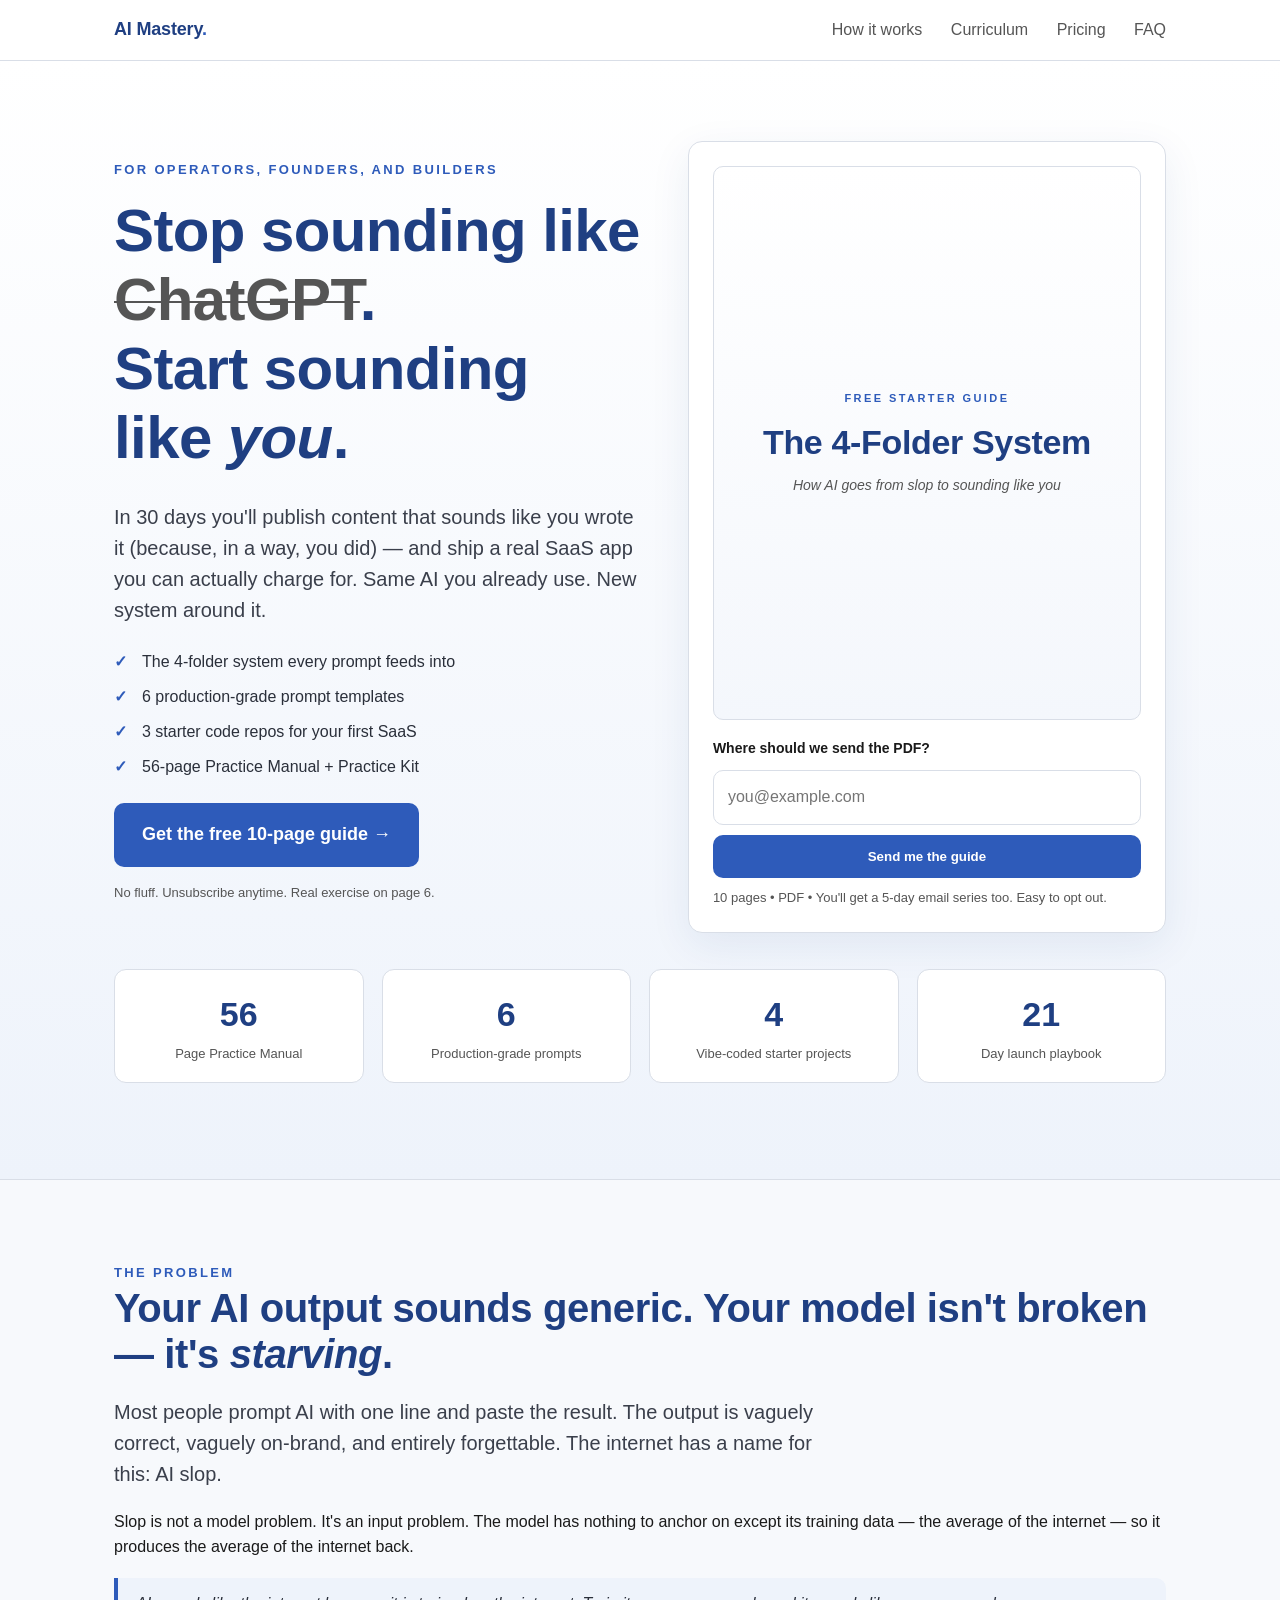
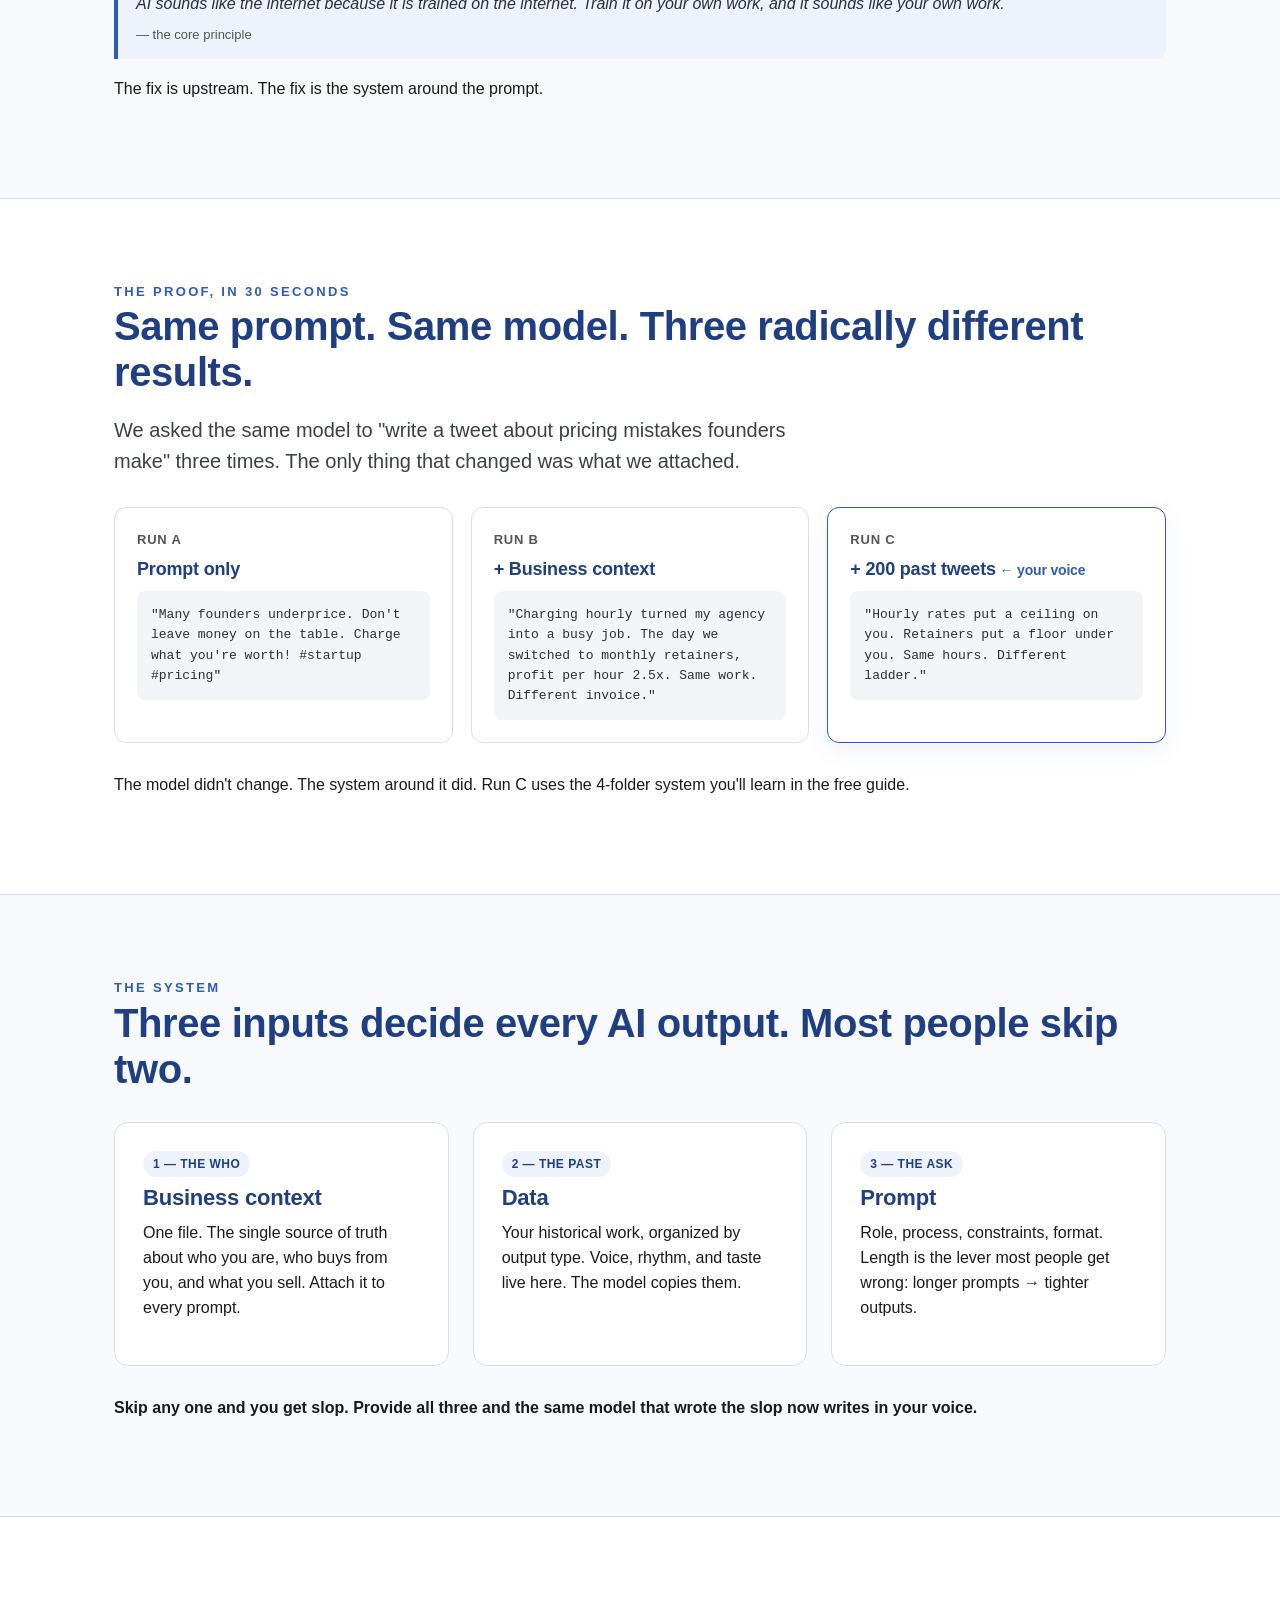
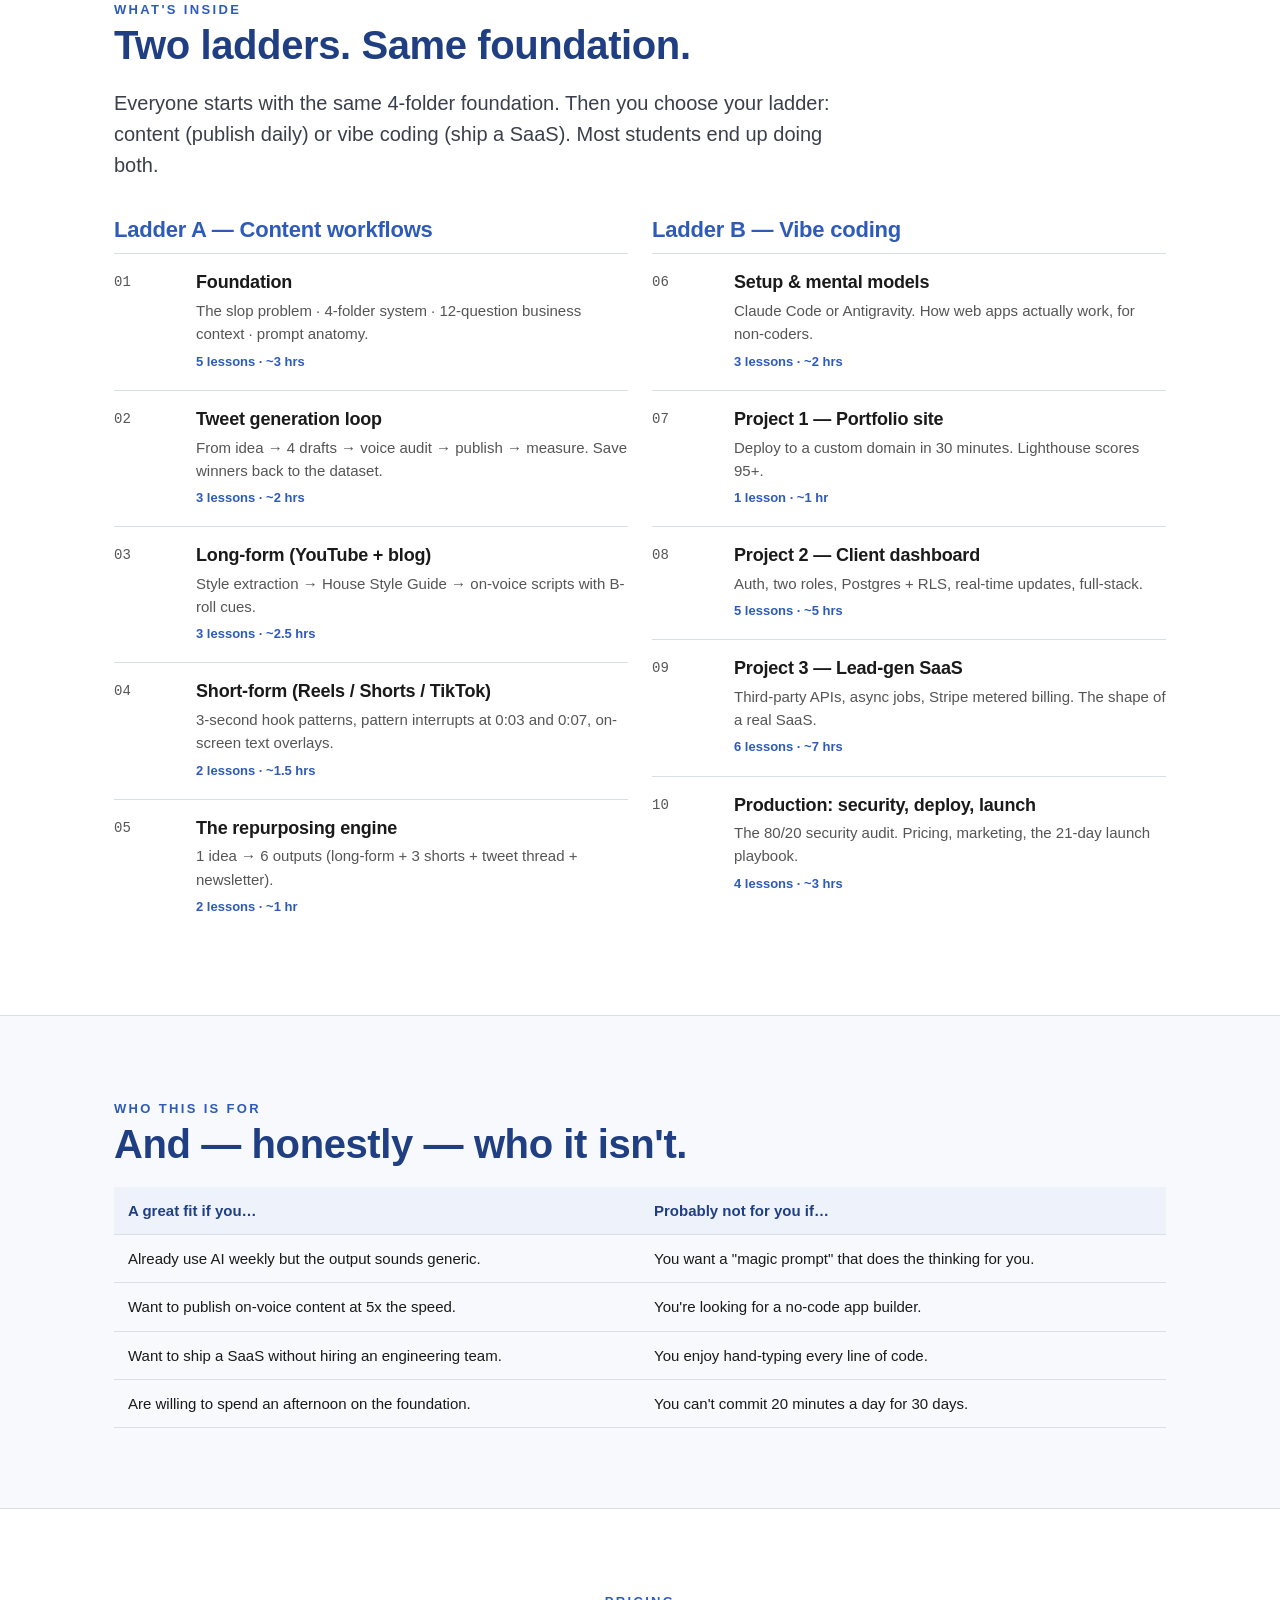
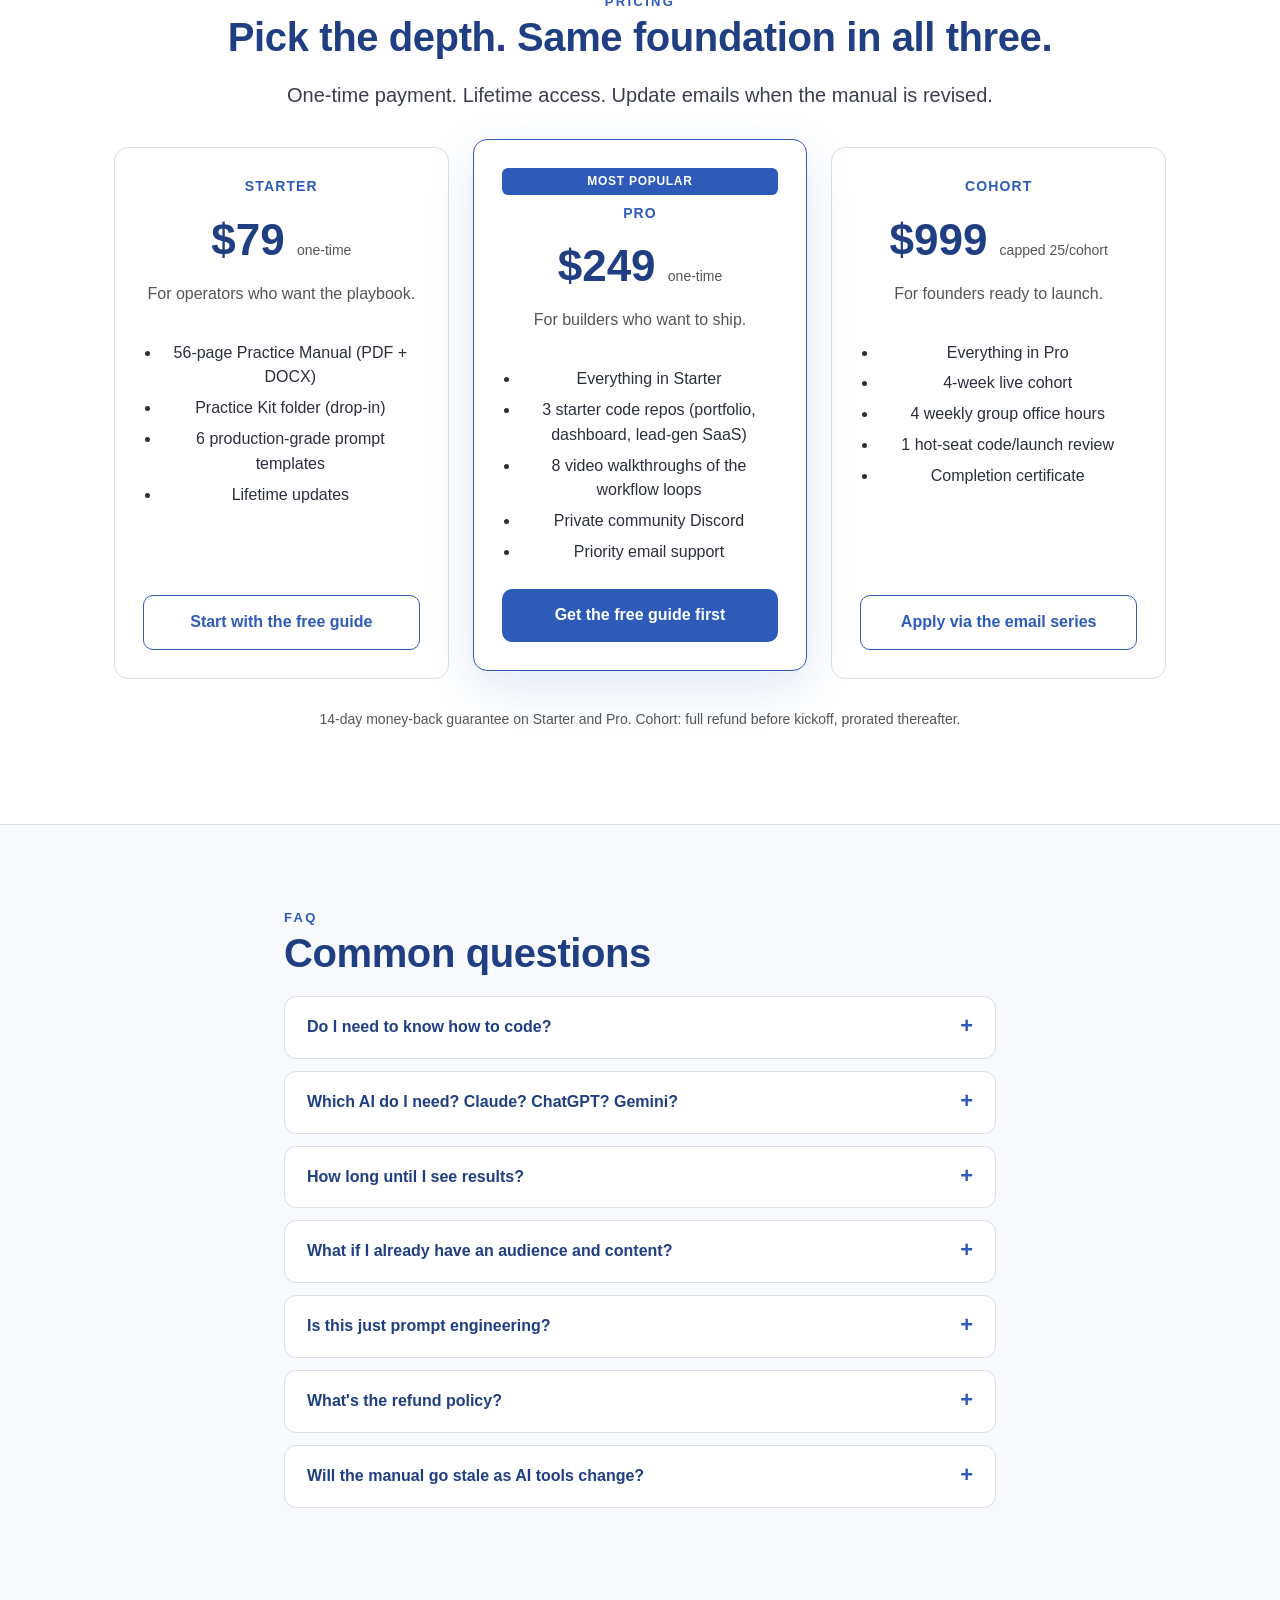
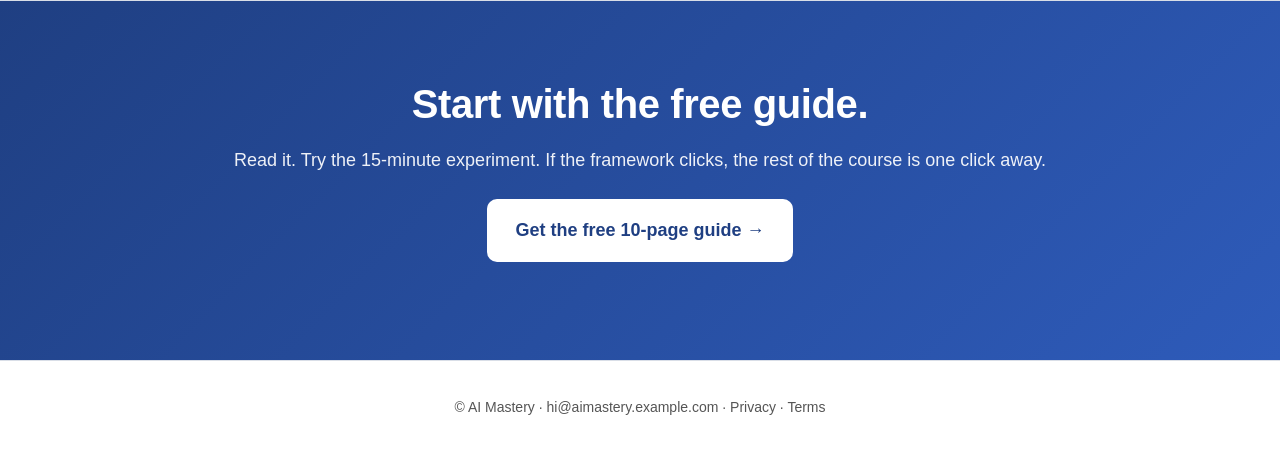
==== index.html @ 86cff540 "AI Mastery course: final landing page + full bundle" ====
<!doctype html>
<html lang="en">
<head>
<meta charset="utf-8">
<meta name="viewport" content="width=device-width,initial-scale=1">
<title>AI Mastery — From Slop to Shipped</title>
<meta name="description" content="The system that takes you from generic AI output to on-voice content and shipped SaaS in 30 days. Free 10-page starter guide.">
<meta property="og:title" content="AI Mastery — From Slop to Shipped">
<meta property="og:description" content="A 4-folder system that makes AI sound like you, plus a complete vibe-coding curriculum.">
<style>
  :root{
    --accent:#2E5BBA; --accent-dark:#1F3F82; --accent-soft:#EEF3FB;
    --ink:#1A1A1A; --muted:#555; --rule:#D9DEE7; --bg:#fff; --bg-alt:#F7F9FC;
    --warn-bg:#FDF3E7; --win-bg:#ECF7EE;
    --max:1100px; --radius:14px;
    --font-sans: -apple-system, BlinkMacSystemFont, "Segoe UI", "Helvetica Neue", Arial, sans-serif;
    --font-mono: "SF Mono", "Consolas", "Menlo", monospace;
  }
  *{box-sizing:border-box}
  html,body{margin:0;padding:0}
  body{font:16px/1.55 var(--font-sans); color:var(--ink); background:var(--bg); -webkit-font-smoothing:antialiased}
  a{color:var(--accent); text-decoration:none}
  a:hover{text-decoration:underline}
  h1,h2,h3,h4{font-family:var(--font-sans); color:var(--accent-dark); line-height:1.15; letter-spacing:-0.01em; margin:0 0 .5em}
  h1{font-size:clamp(36px,5vw,60px); font-weight:800}
  h2{font-size:clamp(26px,3.2vw,40px); font-weight:800; margin-top:0}
  h3{font-size:22px; font-weight:700}
  h4{font-size:18px; font-weight:700; color:var(--ink)}
  p{margin:0 0 1em}
  .container{max-width:var(--max); margin:0 auto; padding:0 24px}
  .eyebrow{font-size:13px; letter-spacing:.18em; text-transform:uppercase; color:var(--accent); font-weight:700}
  .lede{font-size:20px; color:#3A3F4B; max-width:720px}
  .btn{display:inline-block; padding:14px 22px; background:var(--accent); color:#fff; border-radius:10px; font-weight:700; border:0; cursor:pointer; transition:transform .08s ease, background .15s ease}
  .btn:hover{background:var(--accent-dark); text-decoration:none; transform:translateY(-1px)}
  .btn.outline{background:transparent; color:var(--accent); border:1.5px solid var(--accent)}
  .btn.outline:hover{background:var(--accent-soft)}
  .btn.lg{padding:18px 28px; font-size:18px}
  /* Nav */
  nav.top{position:sticky; top:0; z-index:50; background:rgba(255,255,255,0.92); backdrop-filter:blur(8px); border-bottom:1px solid var(--rule)}
  nav.top .container{display:flex; align-items:center; justify-content:space-between; height:60px}
  .brand{font-weight:800; font-size:18px; color:var(--accent-dark); letter-spacing:-.01em}
  .brand span{color:var(--accent)}
  nav.top a.link{margin-left:24px; color:var(--muted); font-weight:500}
  nav.top a.link:hover{color:var(--ink); text-decoration:none}
  /* Hero */
  .hero{padding:80px 0 60px; background:linear-gradient(180deg, #fff 0%, var(--accent-soft) 100%)}
  .hero .grid{display:grid; grid-template-columns: 1.1fr 1fr; gap:48px; align-items:center}
  @media (max-width: 900px){.hero .grid{grid-template-columns:1fr; gap:32px}}
  .hero .pdfcard{background:#fff; border:1px solid var(--rule); border-radius:var(--radius); padding:24px; box-shadow:0 12px 40px rgba(31,63,130,0.08)}
  .pdfcard .mock{background:linear-gradient(180deg,#fff,#F4F7FC); border:1px solid var(--rule); border-radius:10px; padding:36px 28px; text-align:center; aspect-ratio:8.5/11; display:flex; flex-direction:column; justify-content:center; min-height:380px}
  .pdfcard .mock .stamp{color:var(--accent); font-size:11px; letter-spacing:.22em; text-transform:uppercase; font-weight:800; margin-bottom:18px}
  .pdfcard .mock h3.title{color:var(--accent-dark); font-size:34px; margin:0 0 14px; line-height:1.05}
  .pdfcard .mock .sub{color:var(--muted); font-style:italic; font-size:14px}
  .pdfcard form{display:grid; gap:10px; margin-top:18px}
  .pdfcard input[type="email"]{padding:14px 14px; border:1.5px solid var(--rule); border-radius:10px; font:inherit}
  .pdfcard input[type="email"]:focus{outline:none; border-color:var(--accent)}
  .pdfcard small{color:var(--muted); font-size:13px}
  .hero h1 .strike{color:var(--muted); text-decoration:line-through; text-decoration-thickness:2px}
  .hero ul.bullets{padding:0; margin:24px 0; list-style:none}
  .hero ul.bullets li{padding-left:28px; position:relative; margin-bottom:10px; color:#2A2F3A}
  .hero ul.bullets li::before{content:"✓"; position:absolute; left:0; top:0; color:var(--accent); font-weight:800}
  /* Section */
  section{padding:80px 0; border-top:1px solid var(--rule)}
  section.alt{background:var(--bg-alt)}
  .center{text-align:center}
  .grid-3{display:grid; grid-template-columns:repeat(3,1fr); gap:24px}
  .grid-2{display:grid; grid-template-columns:repeat(2,1fr); gap:24px}
  @media (max-width:900px){.grid-3,.grid-2{grid-template-columns:1fr}}
  .card{background:#fff; border:1px solid var(--rule); border-radius:var(--radius); padding:28px}
  .card h3{margin-top:0; color:var(--accent-dark)}
  .badge{display:inline-block; background:var(--accent-soft); color:var(--accent-dark); padding:4px 10px; border-radius:100px; font-size:12px; font-weight:700; letter-spacing:.04em; text-transform:uppercase; margin-bottom:8px}
  /* Three-runs comparison */
  .runs{display:grid; grid-template-columns:repeat(3,1fr); gap:18px; margin-top:30px}
  @media (max-width:900px){.runs{grid-template-columns:1fr}}
  .run{background:#fff; border:1px solid var(--rule); border-radius:12px; padding:22px}
  .run header{font-size:13px; letter-spacing:.06em; text-transform:uppercase; color:var(--muted); margin-bottom:8px; font-weight:700}
  .run h4{color:var(--accent-dark); margin:0 0 12px}
  .run pre{font:13px/1.55 var(--font-mono); background:#F2F4F8; padding:14px; border-radius:8px; white-space:pre-wrap; margin:0; color:#2A2F3A}
  .run.win{border-color:var(--accent); box-shadow:0 8px 24px rgba(46,91,186,0.08)}
  .run.win h4::after{content:" ← your voice"; color:var(--accent); font-size:14px; font-weight:600}
  /* Curriculum */
  .module{display:grid; grid-template-columns:64px 1fr; gap:18px; padding:18px 0; border-top:1px solid var(--rule)}
  .module:first-child{border-top:0; padding-top:0}
  .module .num{font-family:var(--font-mono); font-size:14px; color:var(--muted)}
  .module h4{margin:0 0 6px; font-size:18px}
  .module p{margin:0; color:var(--muted); font-size:15px}
  .module .meta{font-size:13px; color:var(--accent); font-weight:600; margin-top:6px}
  /* Pricing */
  .price-grid{display:grid; grid-template-columns:repeat(3,1fr); gap:24px; margin-top:36px}
  @media (max-width:900px){.price-grid{grid-template-columns:1fr}}
  .price{background:#fff; border:1px solid var(--rule); border-radius:var(--radius); padding:28px; display:flex; flex-direction:column}
  .price.featured{border-color:var(--accent); box-shadow:0 16px 50px rgba(46,91,186,0.14); transform:translateY(-8px)}
  .price .tier{font-size:14px; color:var(--accent); font-weight:700; letter-spacing:.08em; text-transform:uppercase}
  .price .num{font-size:44px; font-weight:800; color:var(--accent-dark); margin:8px 0}
  .price .num small{font-size:14px; font-weight:500; color:var(--muted)}
  .price ul{padding-left:18px; margin:18px 0; color:#2A2F3A}
  .price ul li{margin-bottom:6px}
  .price .btn{margin-top:auto; text-align:center}
  .ribbon{display:inline-block; background:var(--accent); color:#fff; padding:4px 12px; border-radius:6px; font-size:12px; font-weight:800; letter-spacing:.06em; text-transform:uppercase; margin-bottom:8px}
  /* FAQ */
  details{background:#fff; border:1px solid var(--rule); border-radius:12px; padding:18px 22px; margin-bottom:12px}
  details[open]{border-color:var(--accent)}
  summary{font-weight:700; cursor:pointer; color:var(--accent-dark); list-style:none}
  summary::-webkit-details-marker{display:none}
  summary::after{content:"+"; float:right; color:var(--accent); font-weight:800; font-size:22px; line-height:1}
  details[open] summary::after{content:"−"}
  details > p{margin-top:10px; color:#2A2F3A}
  /* Final CTA */
  .finalcta{background:linear-gradient(135deg, var(--accent-dark) 0%, var(--accent) 100%); color:#fff; padding:80px 0; text-align:center}
  .finalcta h2{color:#fff}
  .finalcta p{color:rgba(255,255,255,0.92); font-size:18px}
  .finalcta .btn{background:#fff; color:var(--accent-dark)}
  .finalcta .btn:hover{background:#fff; color:var(--accent)}
  /* Footer */
  footer.site{padding:36px 0; color:var(--muted); font-size:14px; text-align:center; border-top:1px solid var(--rule)}
  footer.site a{color:var(--muted)}
  /* Quote callouts */
  .quote{border-left:4px solid var(--accent); padding:14px 18px; background:var(--accent-soft); border-radius:0 10px 10px 0; font-style:italic; color:#2A2F3A; margin:18px 0}
  .quote cite{display:block; margin-top:8px; font-style:normal; font-size:13px; color:var(--muted)}
  /* Compare table */
  table.t{width:100%; border-collapse:collapse; margin-top:18px; font-size:15px}
  table.t th, table.t td{padding:12px 14px; text-align:left; border-bottom:1px solid var(--rule)}
  table.t th{background:var(--accent-soft); color:var(--accent-dark); font-weight:700}
  /* Stats */
  .stats{display:grid; grid-template-columns:repeat(4,1fr); gap:18px; margin:36px 0}
  @media(max-width:900px){.stats{grid-template-columns:repeat(2,1fr)}}
  .stat{text-align:center; padding:18px; background:#fff; border:1px solid var(--rule); border-radius:12px}
  .stat .n{font-size:34px; font-weight:800; color:var(--accent-dark)}
  .stat .l{font-size:13px; color:var(--muted); margin-top:4px}
</style>
</head>
<body>

<nav class="top">
  <div class="container">
    <div class="brand">AI&nbsp;Mastery<span>.</span></div>
    <div>
      <a class="link" href="#how">How it works</a>
      <a class="link" href="#curriculum">Curriculum</a>
      <a class="link" href="#pricing">Pricing</a>
      <a class="link" href="#faq">FAQ</a>
    </div>
  </div>
</nav>

<!-- HERO -->
<section class="hero" style="border-top:0">
  <div class="container">
    <div class="grid">
      <div>
        <span class="eyebrow">For operators, founders, and builders</span>
        <h1 style="margin-top:14px">Stop sounding like <span class="strike">ChatGPT</span>.<br>Start sounding like <em style="font-style:italic">you</em>.</h1>
        <p class="lede">In 30 days you'll publish content that sounds like you wrote it (because, in a way, you did) — and ship a real SaaS app you can actually charge for. Same AI you already use. New system around it.</p>
        <ul class="bullets">
          <li>The 4-folder system every prompt feeds into</li>
          <li>6 production-grade prompt templates</li>
          <li>3 starter code repos for your first SaaS</li>
          <li>56-page Practice Manual + Practice Kit</li>
        </ul>
        <p style="margin-top:24px">
          <a class="btn lg" href="#optin">Get the free 10-page guide →</a>
        </p>
        <p style="font-size:13px; color:var(--muted); margin-top:8px">No fluff. Unsubscribe anytime. Real exercise on page 6.</p>
      </div>
      <div class="pdfcard" id="optin">
        <div class="mock">
          <div class="stamp">Free Starter Guide</div>
          <h3 class="title">The 4-Folder System</h3>
          <div class="sub">How AI goes from slop to sounding like you</div>
        </div>
        <form onsubmit="return submitOptin(event)">
          <label for="email" style="font-size:14px; font-weight:600">Where should we send the PDF?</label>
          <input id="email" type="email" placeholder="you@example.com" required>
          <button class="btn" type="submit">Send me the guide</button>
          <small>10 pages • PDF • You'll get a 5-day email series too. Easy to opt out.</small>
        </form>
      </div>
    </div>

    <div class="stats">
      <div class="stat"><div class="n">56</div><div class="l">Page Practice Manual</div></div>
      <div class="stat"><div class="n">6</div><div class="l">Production-grade prompts</div></div>
      <div class="stat"><div class="n">4</div><div class="l">Vibe-coded starter projects</div></div>
      <div class="stat"><div class="n">21</div><div class="l">Day launch playbook</div></div>
    </div>
  </div>
</section>

<!-- PROBLEM -->
<section id="problem" class="alt">
  <div class="container">
    <span class="eyebrow">The problem</span>
    <h2>Your AI output sounds generic. Your model isn't broken — it's <em>starving</em>.</h2>
    <p class="lede">Most people prompt AI with one line and paste the result. The output is vaguely correct, vaguely on-brand, and entirely forgettable. The internet has a name for this: AI slop.</p>
    <p>Slop is not a model problem. It's an input problem. The model has nothing to anchor on except its training data — the average of the internet — so it produces the average of the internet back.</p>
    <div class="quote">AI sounds like the internet because it is trained on the internet. Train it on your own work, and it sounds like your own work.<cite>— the core principle</cite></div>
    <p>The fix is upstream. The fix is the system around the prompt.</p>
  </div>
</section>

<!-- PROOF -->
<section id="how">
  <div class="container">
    <span class="eyebrow">The proof, in 30 seconds</span>
    <h2>Same prompt. Same model. Three radically different results.</h2>
    <p class="lede">We asked the same model to "write a tweet about pricing mistakes founders make" three times. The only thing that changed was what we attached.</p>

    <div class="runs">
      <div class="run">
        <header>Run A</header>
        <h4>Prompt only</h4>
        <pre>"Many founders underprice. Don't leave money on the table. Charge what you're worth! #startup #pricing"</pre>
      </div>
      <div class="run">
        <header>Run B</header>
        <h4>+ Business context</h4>
        <pre>"Charging hourly turned my agency into a busy job. The day we switched to monthly retainers, profit per hour 2.5x. Same work. Different invoice."</pre>
      </div>
      <div class="run win">
        <header>Run C</header>
        <h4>+ 200 past tweets</h4>
        <pre>"Hourly rates put a ceiling on you. Retainers put a floor under you. Same hours. Different ladder."</pre>
      </div>
    </div>

    <p style="margin-top:30px">The model didn't change. The system around it did. Run C uses the 4-folder system you'll learn in the free guide.</p>
  </div>
</section>

<!-- THE SYSTEM -->
<section class="alt">
  <div class="container">
    <span class="eyebrow">The system</span>
    <h2>Three inputs decide every AI output. Most people skip two.</h2>
    <div class="grid-3" style="margin-top:30px">
      <div class="card"><span class="badge">1 — The who</span><h3>Business context</h3><p>One file. The single source of truth about who you are, who buys from you, and what you sell. Attach it to every prompt.</p></div>
      <div class="card"><span class="badge">2 — The past</span><h3>Data</h3><p>Your historical work, organized by output type. Voice, rhythm, and taste live here. The model copies them.</p></div>
      <div class="card"><span class="badge">3 — The ask</span><h3>Prompt</h3><p>Role, process, constraints, format. Length is the lever most people get wrong: longer prompts → tighter outputs.</p></div>
    </div>
    <p style="margin-top:30px"><strong>Skip any one and you get slop. Provide all three and the same model that wrote the slop now writes in your voice.</strong></p>
  </div>
</section>

<!-- CURRICULUM -->
<section id="curriculum">
  <div class="container">
    <span class="eyebrow">What's inside</span>
    <h2>Two ladders. Same foundation.</h2>
    <p class="lede">Everyone starts with the same 4-folder foundation. Then you choose your ladder: content (publish daily) or vibe coding (ship a SaaS). Most students end up doing both.</p>

    <div class="grid-2" style="margin-top:36px">
      <div>
        <h3 style="color:var(--accent)">Ladder A — Content workflows</h3>
        <div class="module"><div class="num">01</div><div><h4>Foundation</h4><p>The slop problem · 4-folder system · 12-question business context · prompt anatomy.</p><div class="meta">5 lessons · ~3 hrs</div></div></div>
        <div class="module"><div class="num">02</div><div><h4>Tweet generation loop</h4><p>From idea → 4 drafts → voice audit → publish → measure. Save winners back to the dataset.</p><div class="meta">3 lessons · ~2 hrs</div></div></div>
        <div class="module"><div class="num">03</div><div><h4>Long-form (YouTube + blog)</h4><p>Style extraction → House Style Guide → on-voice scripts with B-roll cues.</p><div class="meta">3 lessons · ~2.5 hrs</div></div></div>
        <div class="module"><div class="num">04</div><div><h4>Short-form (Reels / Shorts / TikTok)</h4><p>3-second hook patterns, pattern interrupts at 0:03 and 0:07, on-screen text overlays.</p><div class="meta">2 lessons · ~1.5 hrs</div></div></div>
        <div class="module"><div class="num">05</div><div><h4>The repurposing engine</h4><p>1 idea → 6 outputs (long-form + 3 shorts + tweet thread + newsletter).</p><div class="meta">2 lessons · ~1 hr</div></div></div>
      </div>
      <div>
        <h3 style="color:var(--accent)">Ladder B — Vibe coding</h3>
        <div class="module"><div class="num">06</div><div><h4>Setup &amp; mental models</h4><p>Claude Code or Antigravity. How web apps actually work, for non-coders.</p><div class="meta">3 lessons · ~2 hrs</div></div></div>
        <div class="module"><div class="num">07</div><div><h4>Project 1 — Portfolio site</h4><p>Deploy to a custom domain in 30 minutes. Lighthouse scores 95+.</p><div class="meta">1 lesson · ~1 hr</div></div></div>
        <div class="module"><div class="num">08</div><div><h4>Project 2 — Client dashboard</h4><p>Auth, two roles, Postgres + RLS, real-time updates, full-stack.</p><div class="meta">5 lessons · ~5 hrs</div></div></div>
        <div class="module"><div class="num">09</div><div><h4>Project 3 — Lead-gen SaaS</h4><p>Third-party APIs, async jobs, Stripe metered billing. The shape of a real SaaS.</p><div class="meta">6 lessons · ~7 hrs</div></div></div>
        <div class="module"><div class="num">10</div><div><h4>Production: security, deploy, launch</h4><p>The 80/20 security audit. Pricing, marketing, the 21-day launch playbook.</p><div class="meta">4 lessons · ~3 hrs</div></div></div>
      </div>
    </div>
  </div>
</section>

<!-- WHO -->
<section class="alt">
  <div class="container">
    <span class="eyebrow">Who this is for</span>
    <h2>And — honestly — who it isn't.</h2>
    <table class="t">
      <thead><tr><th style="width:50%">A great fit if you…</th><th>Probably not for you if…</th></tr></thead>
      <tbody>
        <tr><td>Already use AI weekly but the output sounds generic.</td><td>You want a "magic prompt" that does the thinking for you.</td></tr>
        <tr><td>Want to publish on-voice content at 5x the speed.</td><td>You're looking for a no-code app builder.</td></tr>
        <tr><td>Want to ship a SaaS without hiring an engineering team.</td><td>You enjoy hand-typing every line of code.</td></tr>
        <tr><td>Are willing to spend an afternoon on the foundation.</td><td>You can't commit 20 minutes a day for 30 days.</td></tr>
      </tbody>
    </table>
  </div>
</section>

<!-- PRICING -->
<section id="pricing">
  <div class="container center">
    <span class="eyebrow">Pricing</span>
    <h2>Pick the depth. Same foundation in all three.</h2>
    <p class="lede" style="margin-left:auto; margin-right:auto">One-time payment. Lifetime access. Update emails when the manual is revised.</p>

    <div class="price-grid">
      <div class="price">
        <span class="tier">Starter</span>
        <div class="num">$79 <small>one-time</small></div>
        <p style="color:var(--muted)">For operators who want the playbook.</p>
        <ul>
          <li>56-page Practice Manual (PDF + DOCX)</li>
          <li>Practice Kit folder (drop-in)</li>
          <li>6 production-grade prompt templates</li>
          <li>Lifetime updates</li>
        </ul>
        <a class="btn outline" href="#optin">Start with the free guide</a>
      </div>
      <div class="price featured">
        <span class="ribbon">Most popular</span>
        <span class="tier">Pro</span>
        <div class="num">$249 <small>one-time</small></div>
        <p style="color:var(--muted)">For builders who want to ship.</p>
        <ul>
          <li>Everything in Starter</li>
          <li>3 starter code repos (portfolio, dashboard, lead-gen SaaS)</li>
          <li>8 video walkthroughs of the workflow loops</li>
          <li>Private community Discord</li>
          <li>Priority email support</li>
        </ul>
        <a class="btn" href="#optin">Get the free guide first</a>
      </div>
      <div class="price">
        <span class="tier">Cohort</span>
        <div class="num">$999 <small>capped 25/cohort</small></div>
        <p style="color:var(--muted)">For founders ready to launch.</p>
        <ul>
          <li>Everything in Pro</li>
          <li>4-week live cohort</li>
          <li>4 weekly group office hours</li>
          <li>1 hot-seat code/launch review</li>
          <li>Completion certificate</li>
        </ul>
        <a class="btn outline" href="#optin">Apply via the email series</a>
      </div>
    </div>

    <p style="margin-top:30px; color:var(--muted); font-size:14px">14-day money-back guarantee on Starter and Pro. Cohort: full refund before kickoff, prorated thereafter.</p>
  </div>
</section>

<!-- FAQ -->
<section id="faq" class="alt">
  <div class="container" style="max-width:760px">
    <span class="eyebrow">FAQ</span>
    <h2>Common questions</h2>
    <details><summary>Do I need to know how to code?</summary><p>No. The vibe-coding chapters assume zero programming background. They give you the mental model (web apps in five layers, CRUD as a thinking tool) and then walk you through prompting an AI to write the code while you review and ship.</p></details>
    <details><summary>Which AI do I need? Claude? ChatGPT? Gemini?</summary><p>Any modern frontier model works for the content side. For coding we recommend Claude Code or Antigravity (Google's IDE that bundles Gemini). The framework is portable — switch tools without rewriting your prompts.</p></details>
    <details><summary>How long until I see results?</summary><p>The 15-minute experiment in the free guide proves the principle the same day. Most students publish their first on-voice tweets in week 1 and ship the portfolio project in week 2. Lead-gen SaaS-shape projects typically take 3–4 weekends.</p></details>
    <details><summary>What if I already have an audience and content?</summary><p>You're in the best position. You have data — the most expensive part of the system. The course shows you how to feed it to the model so the model writes in your established voice instead of overriding it.</p></details>
    <details><summary>Is this just prompt engineering?</summary><p>No. Most courses teach prompts. This one teaches the system around the prompts so output quality compounds over time: business context, organized data, reusable prompt templates, and (in Pro) starter code repos. The prompt is the smallest part.</p></details>
    <details><summary>What's the refund policy?</summary><p>14 days, no questions, on Starter and Pro. For Cohort: full refund before kickoff; prorated thereafter.</p></details>
    <details><summary>Will the manual go stale as AI tools change?</summary><p>The principles (4-folder system, business context, data, prompts, security 80/20) are stack-independent. Specific tool screenshots get refreshed in updates — included free for life.</p></details>
  </div>
</section>

<!-- FINAL CTA -->
<section class="finalcta">
  <div class="container">
    <h2>Start with the free guide.</h2>
    <p>Read it. Try the 15-minute experiment. If the framework clicks, the rest of the course is one click away.</p>
    <p style="margin-top:24px"><a class="btn lg" href="#optin">Get the free 10-page guide →</a></p>
  </div>
</section>

<footer class="site">
  <div class="container">
    <p>© AI Mastery · <a href="mailto:hi@aimastery.example.com">hi@aimastery.example.com</a> · <a href="#">Privacy</a> · <a href="#">Terms</a></p>
  </div>
</footer>

<script>
  function submitOptin(e){
    e.preventDefault();
    var email = document.getElementById("email").value;
    if(!email) return false;
    // In production: POST to your ESP (Resend/MailerLite/ConvertKit) endpoint.
    // For now, simulate success and offer the PDF link.
    var card = document.querySelector(".pdfcard");
    card.innerHTML = '<h3 style="color:var(--accent-dark);margin-top:0">Check your inbox.</h3>'
      + '<p>We just sent the 10-page guide to <strong>' + email.replace(/[<>]/g,'') + '</strong>.</p>'
      + '<p>If it doesn\'t arrive in 2 minutes, check spam — or download it directly:</p>'
      + '<p><a class="btn" href="../01_Lead_Magnet/AI_Mastery_Starter_Guide.pdf" target="_blank">Download PDF now →</a></p>'
      + '<p style="font-size:13px; color:var(--muted); margin-top:18px">A 5-email series will follow. Day 0: deeper dive. Day 9: full course pricing &amp; bonus.</p>';
    return false;
  }
</script>
</body>
</html>
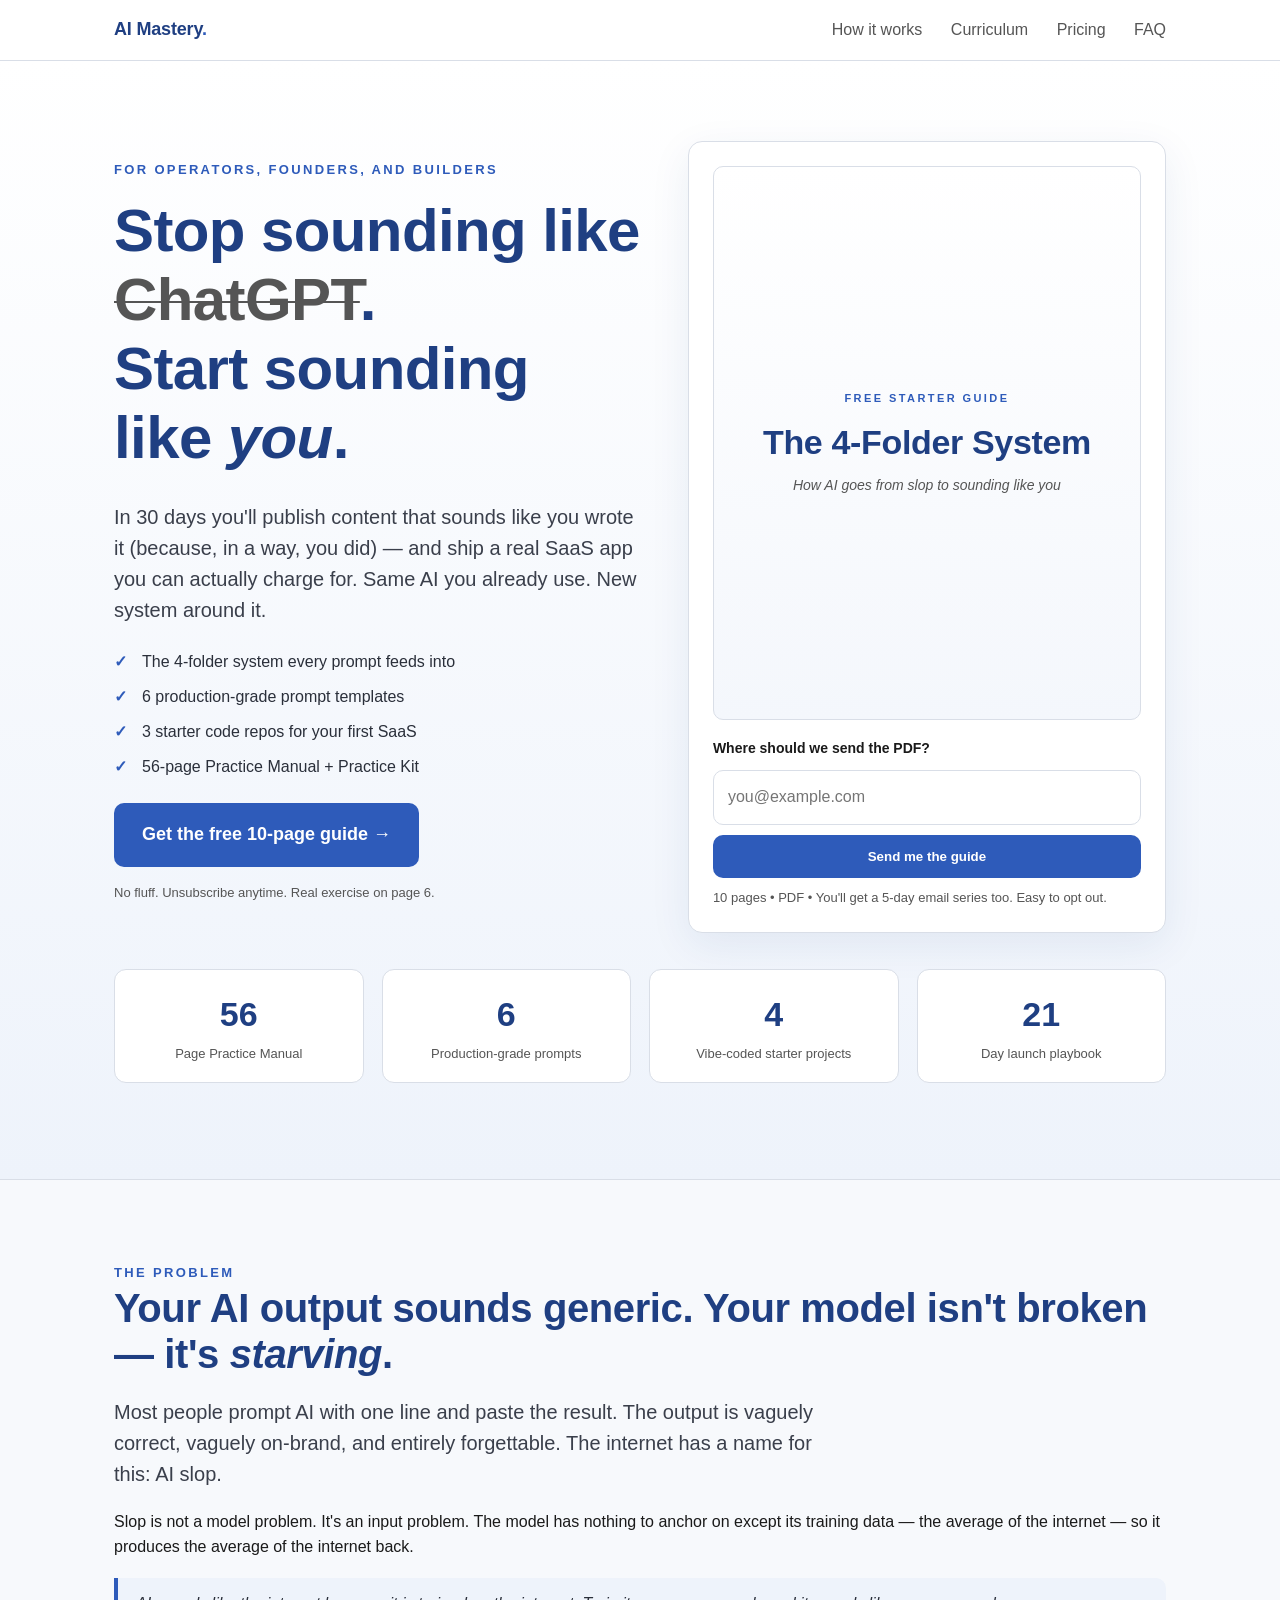
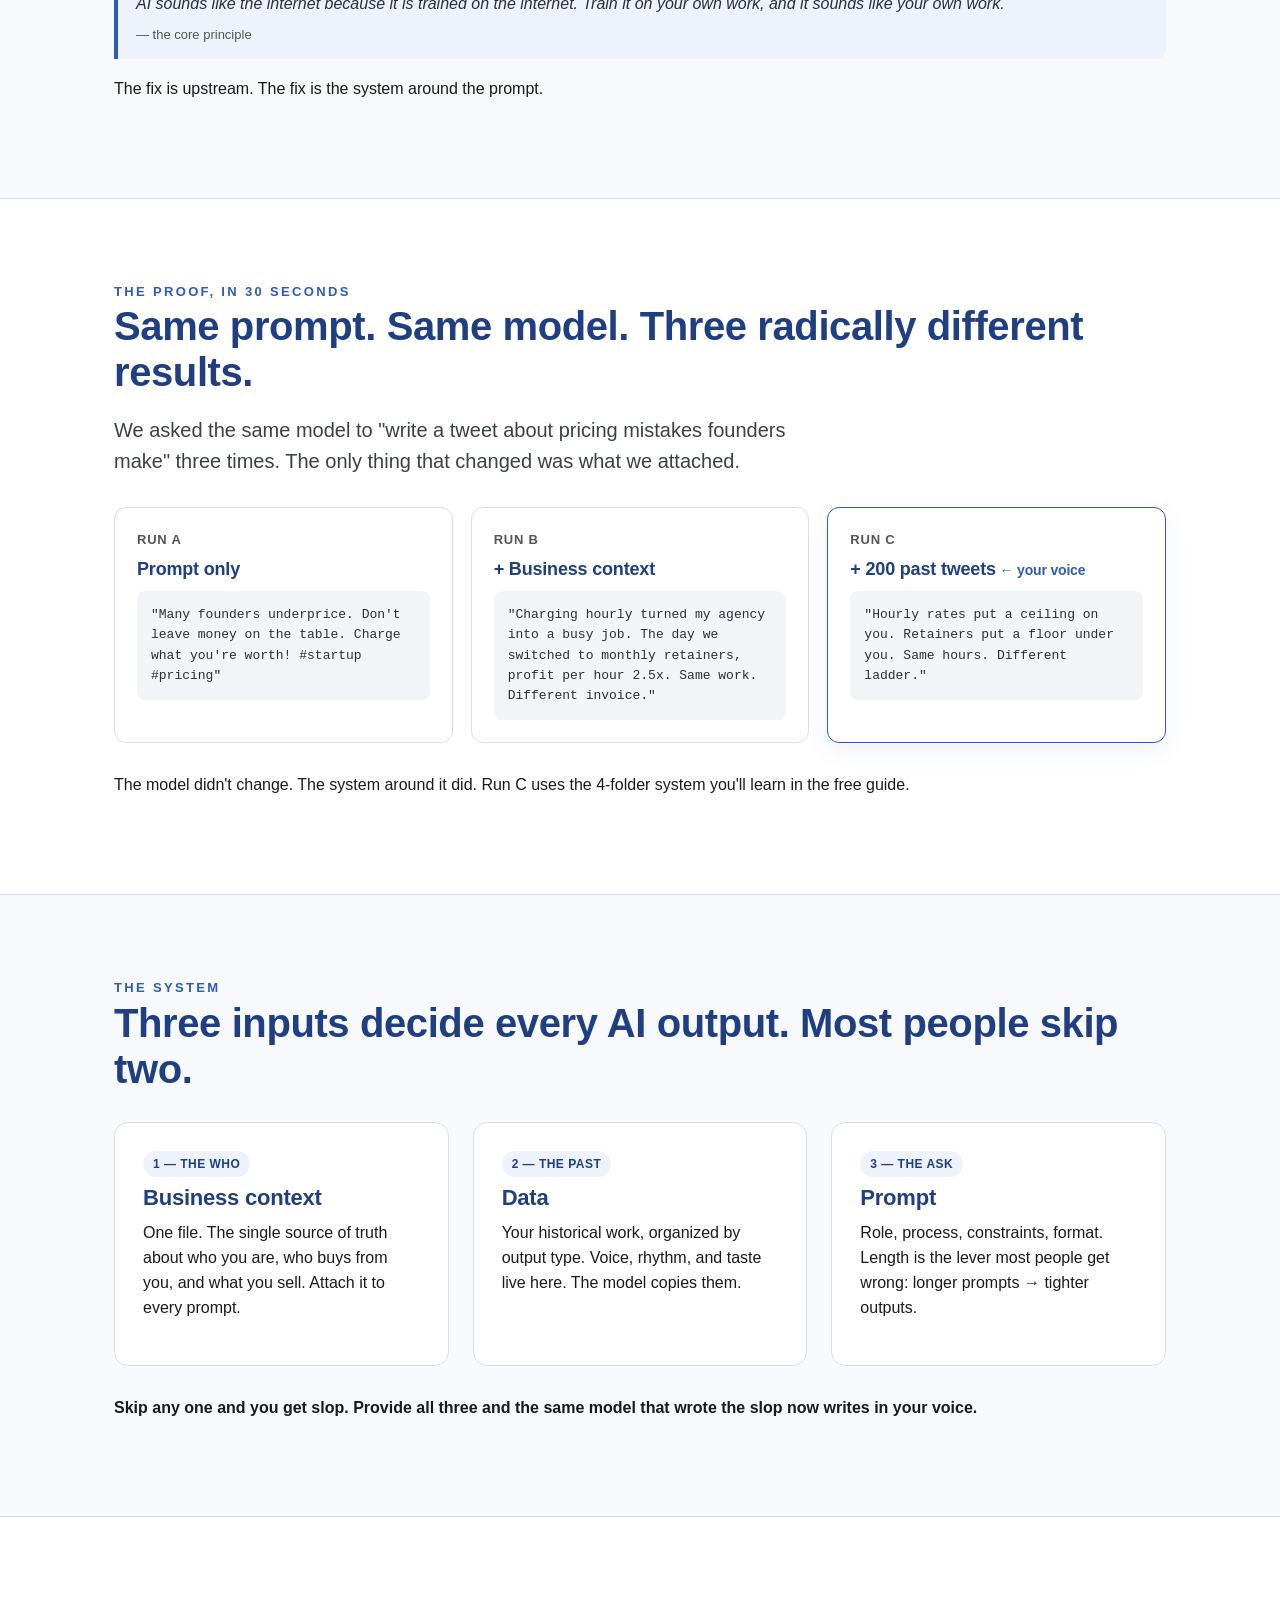
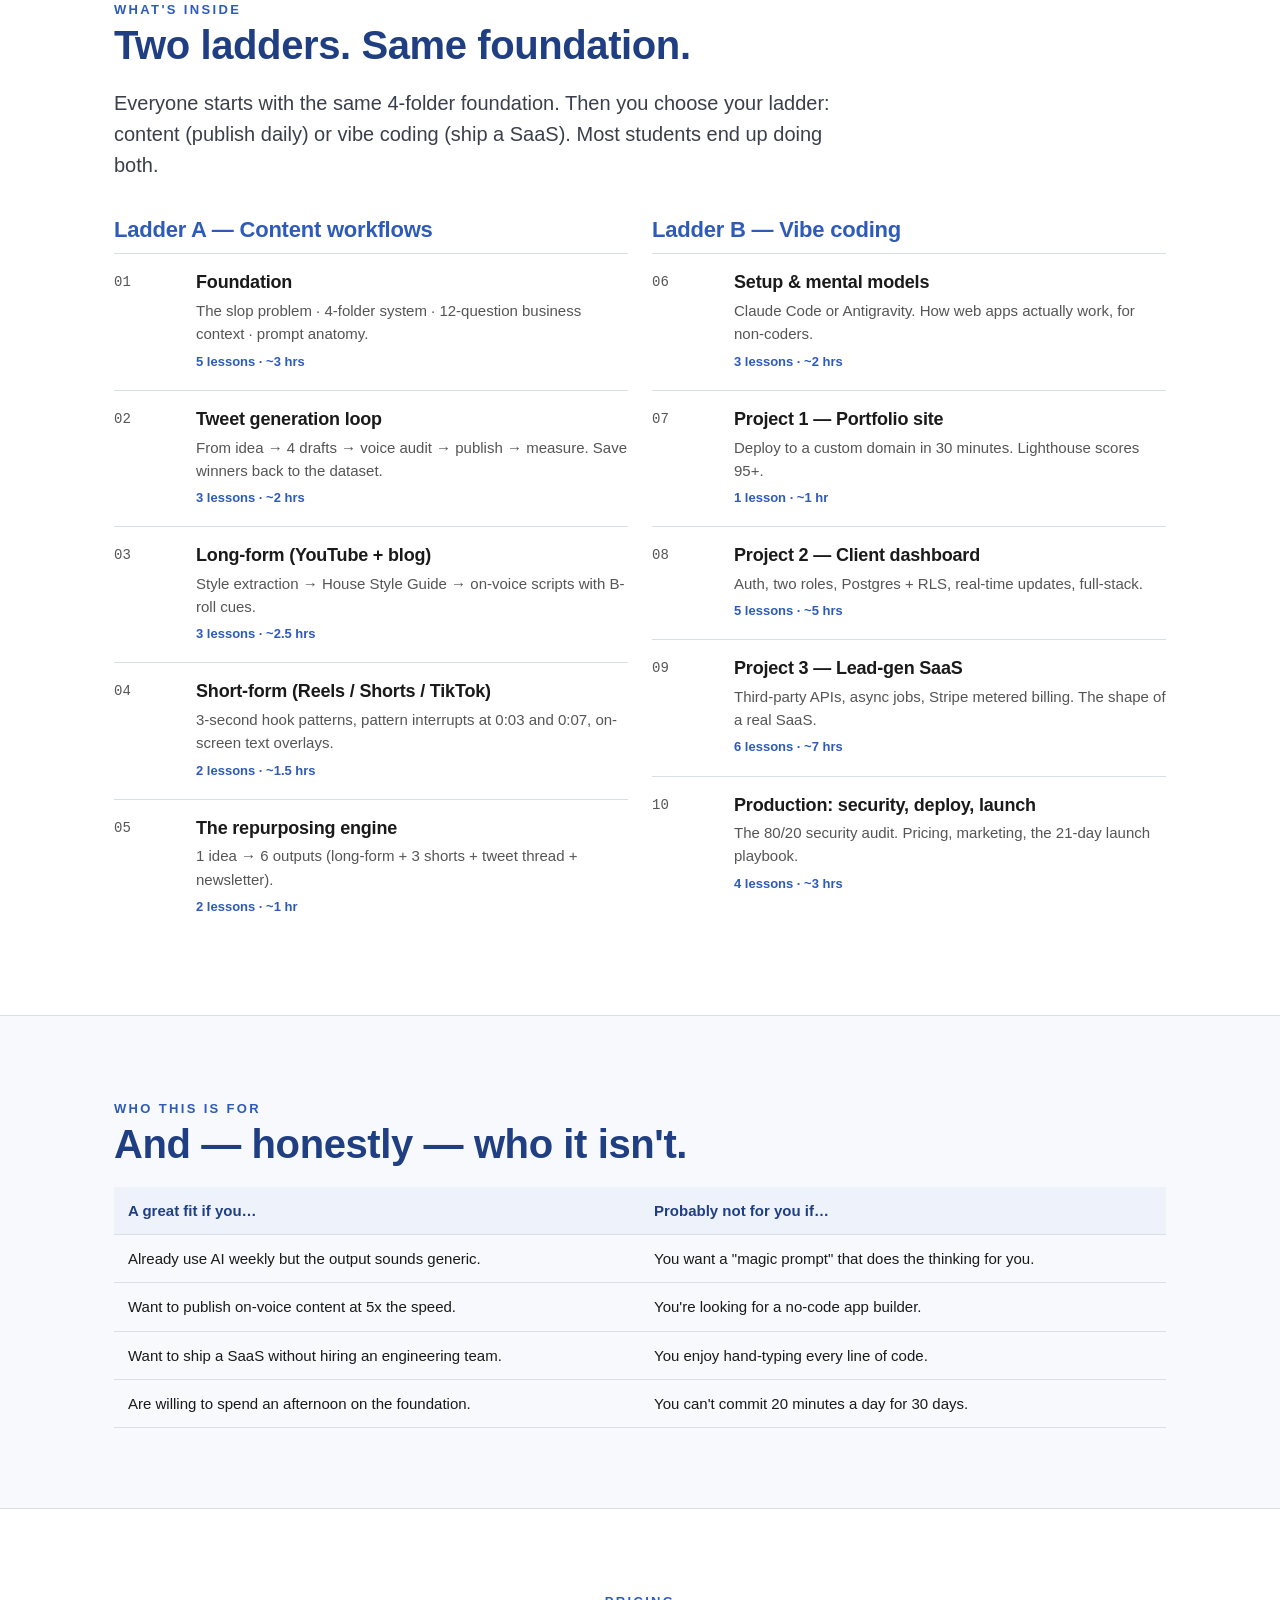
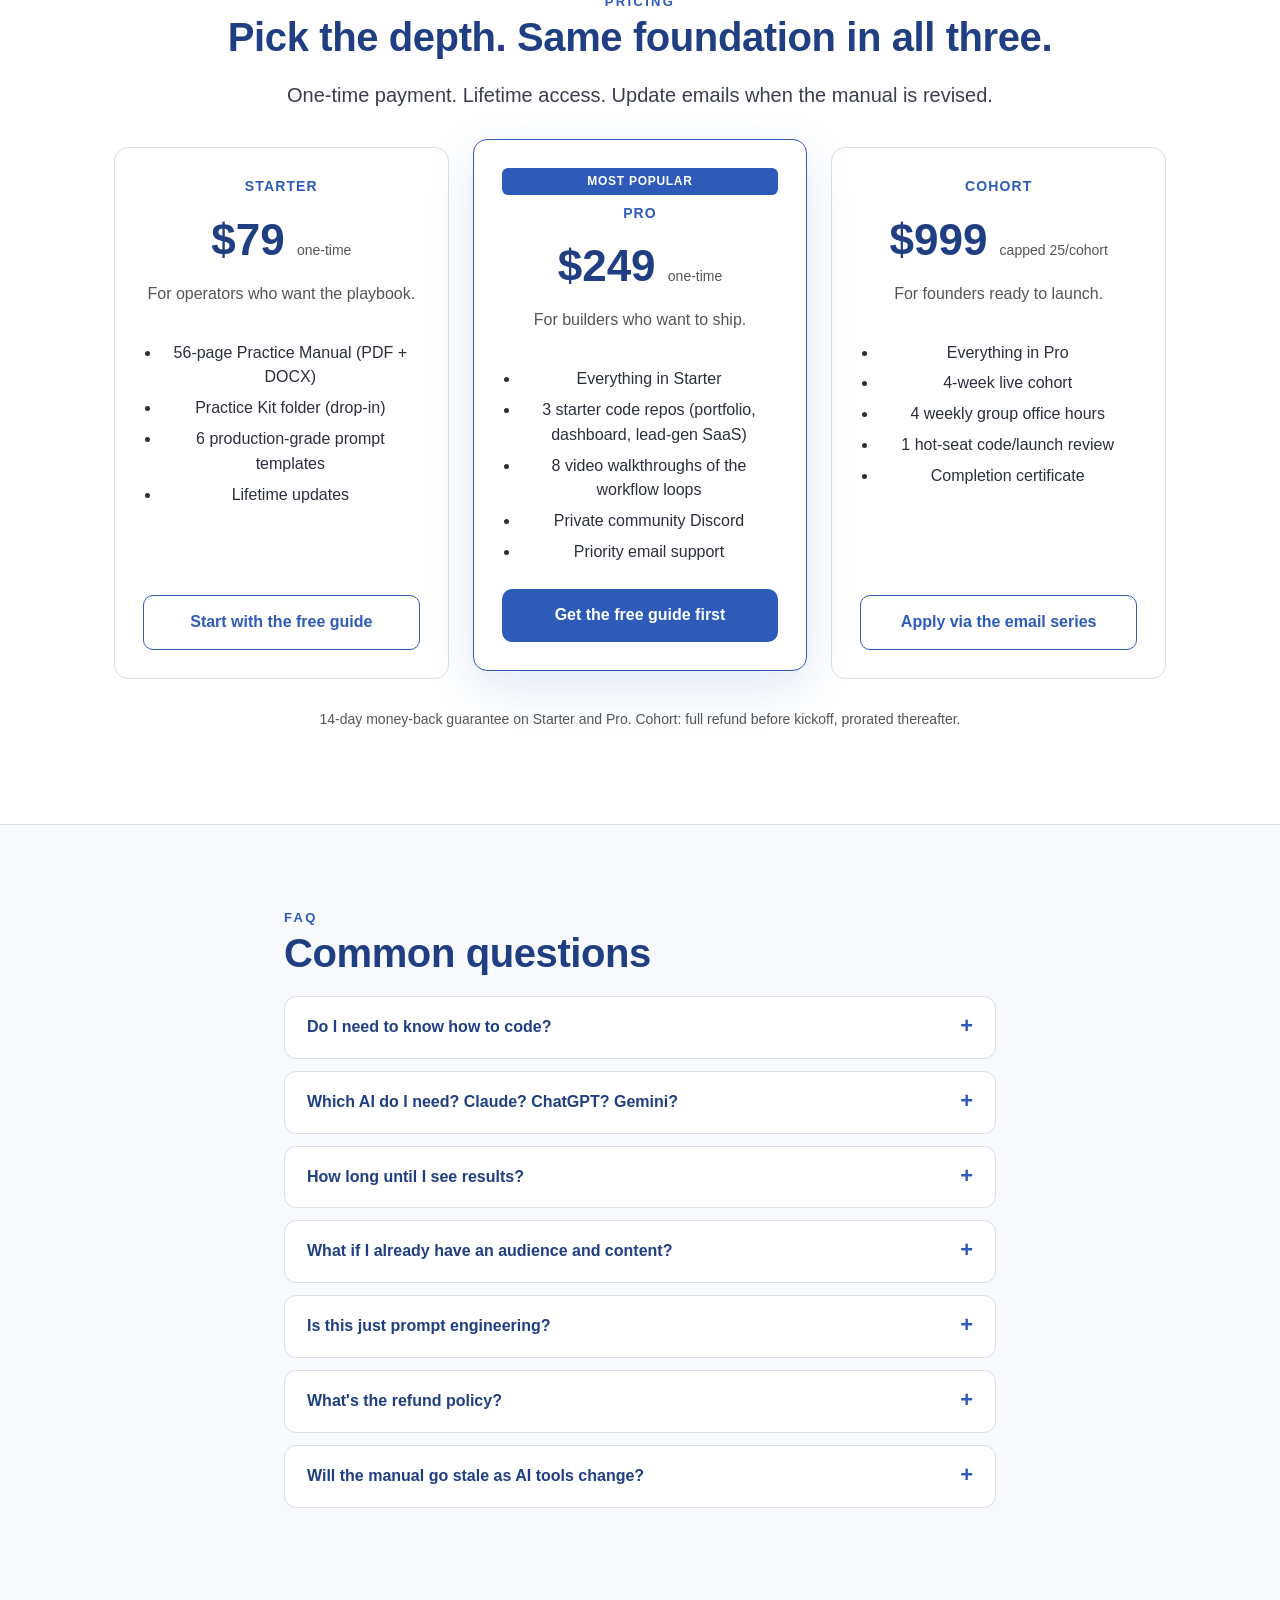
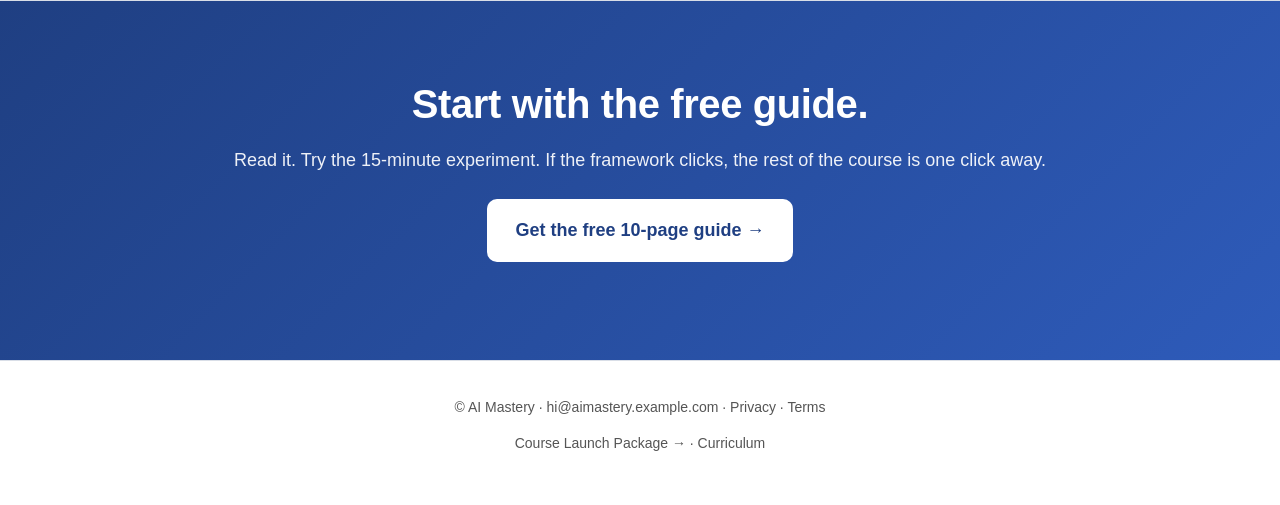
==== commit c318e455: "Complete launch package: HTML hub + all assets rendered to HTML, linked from course home" ====
--- a/index.html
+++ b/index.html
@@ -366,6 +366,7 @@
 <footer class="site">
   <div class="container">
     <p>© AI Mastery · <a href="mailto:hi@aimastery.example.com">hi@aimastery.example.com</a> · <a href="#">Privacy</a> · <a href="#">Terms</a></p>
+    <p><a href="launch-package/index.html">Course Launch Package &rarr;</a> · <a href="curriculum/README.md">Curriculum</a></p>
   </div>
 </footer>
 
